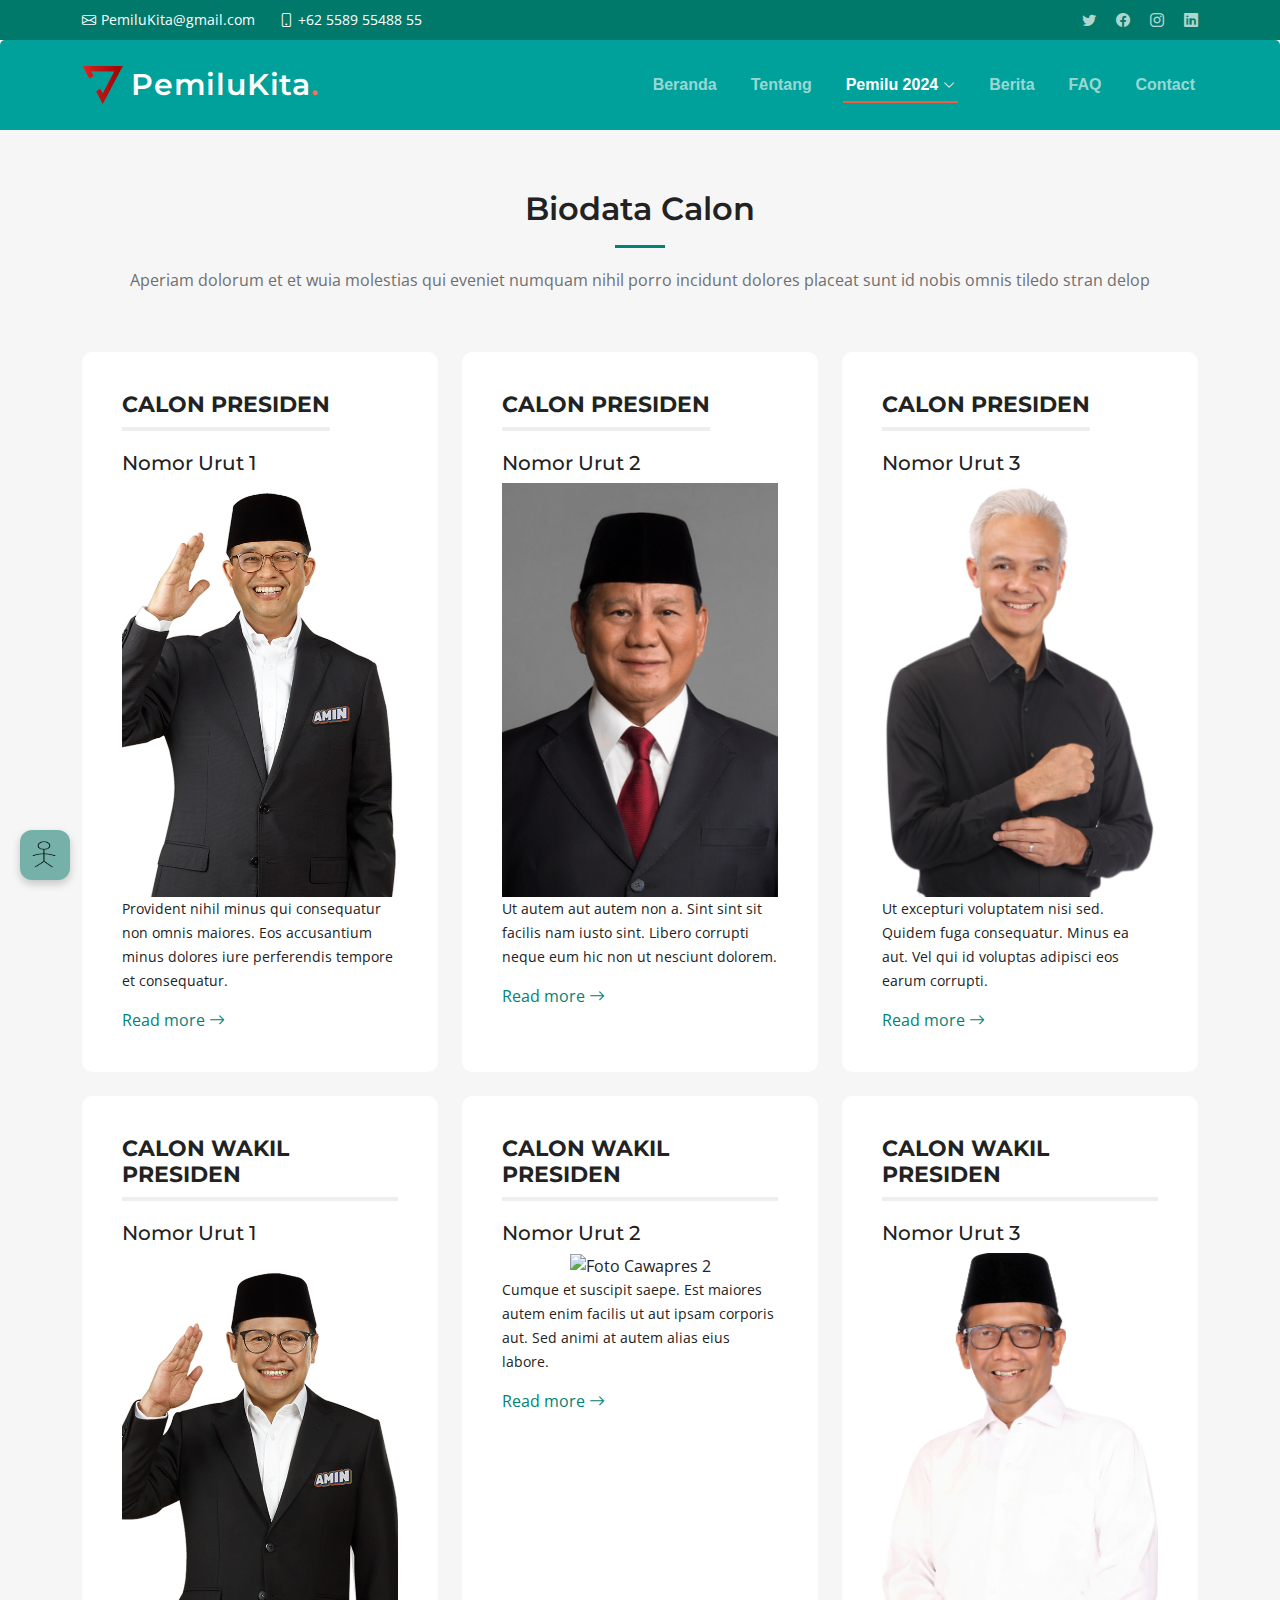
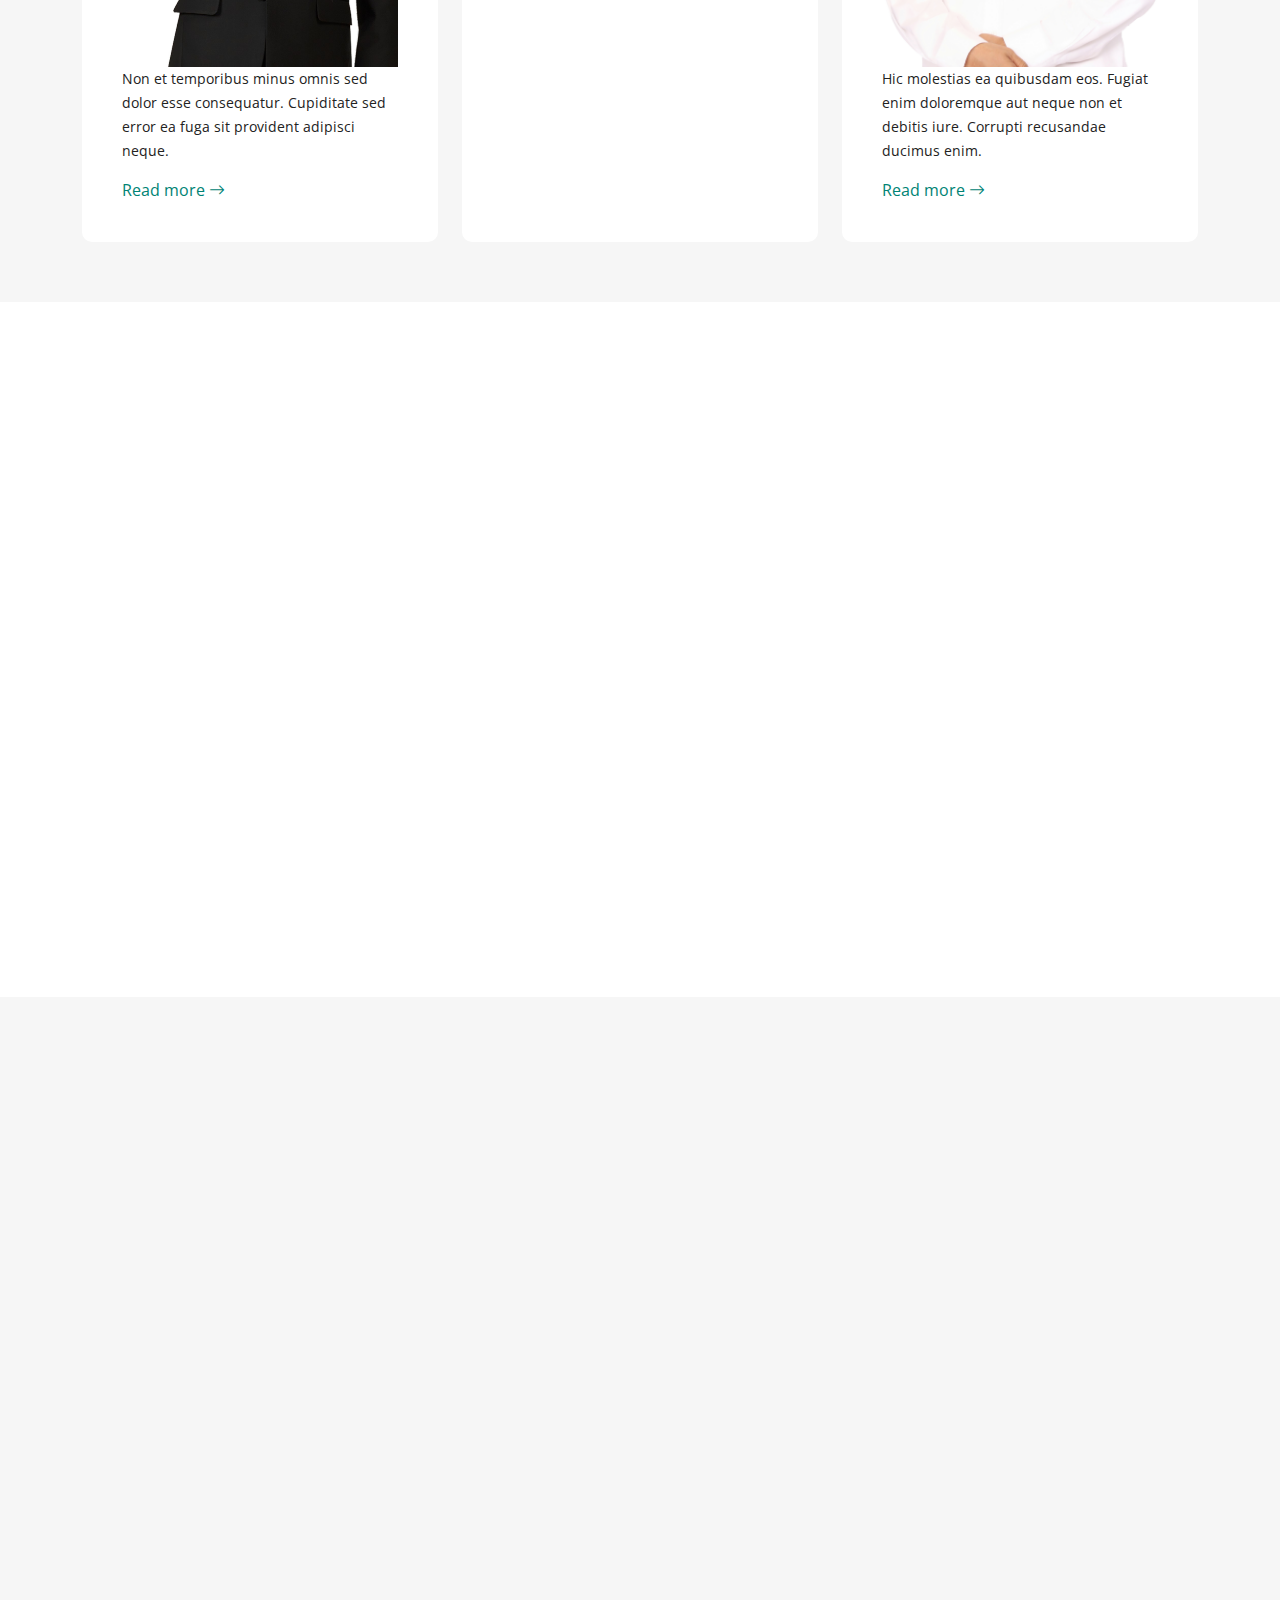
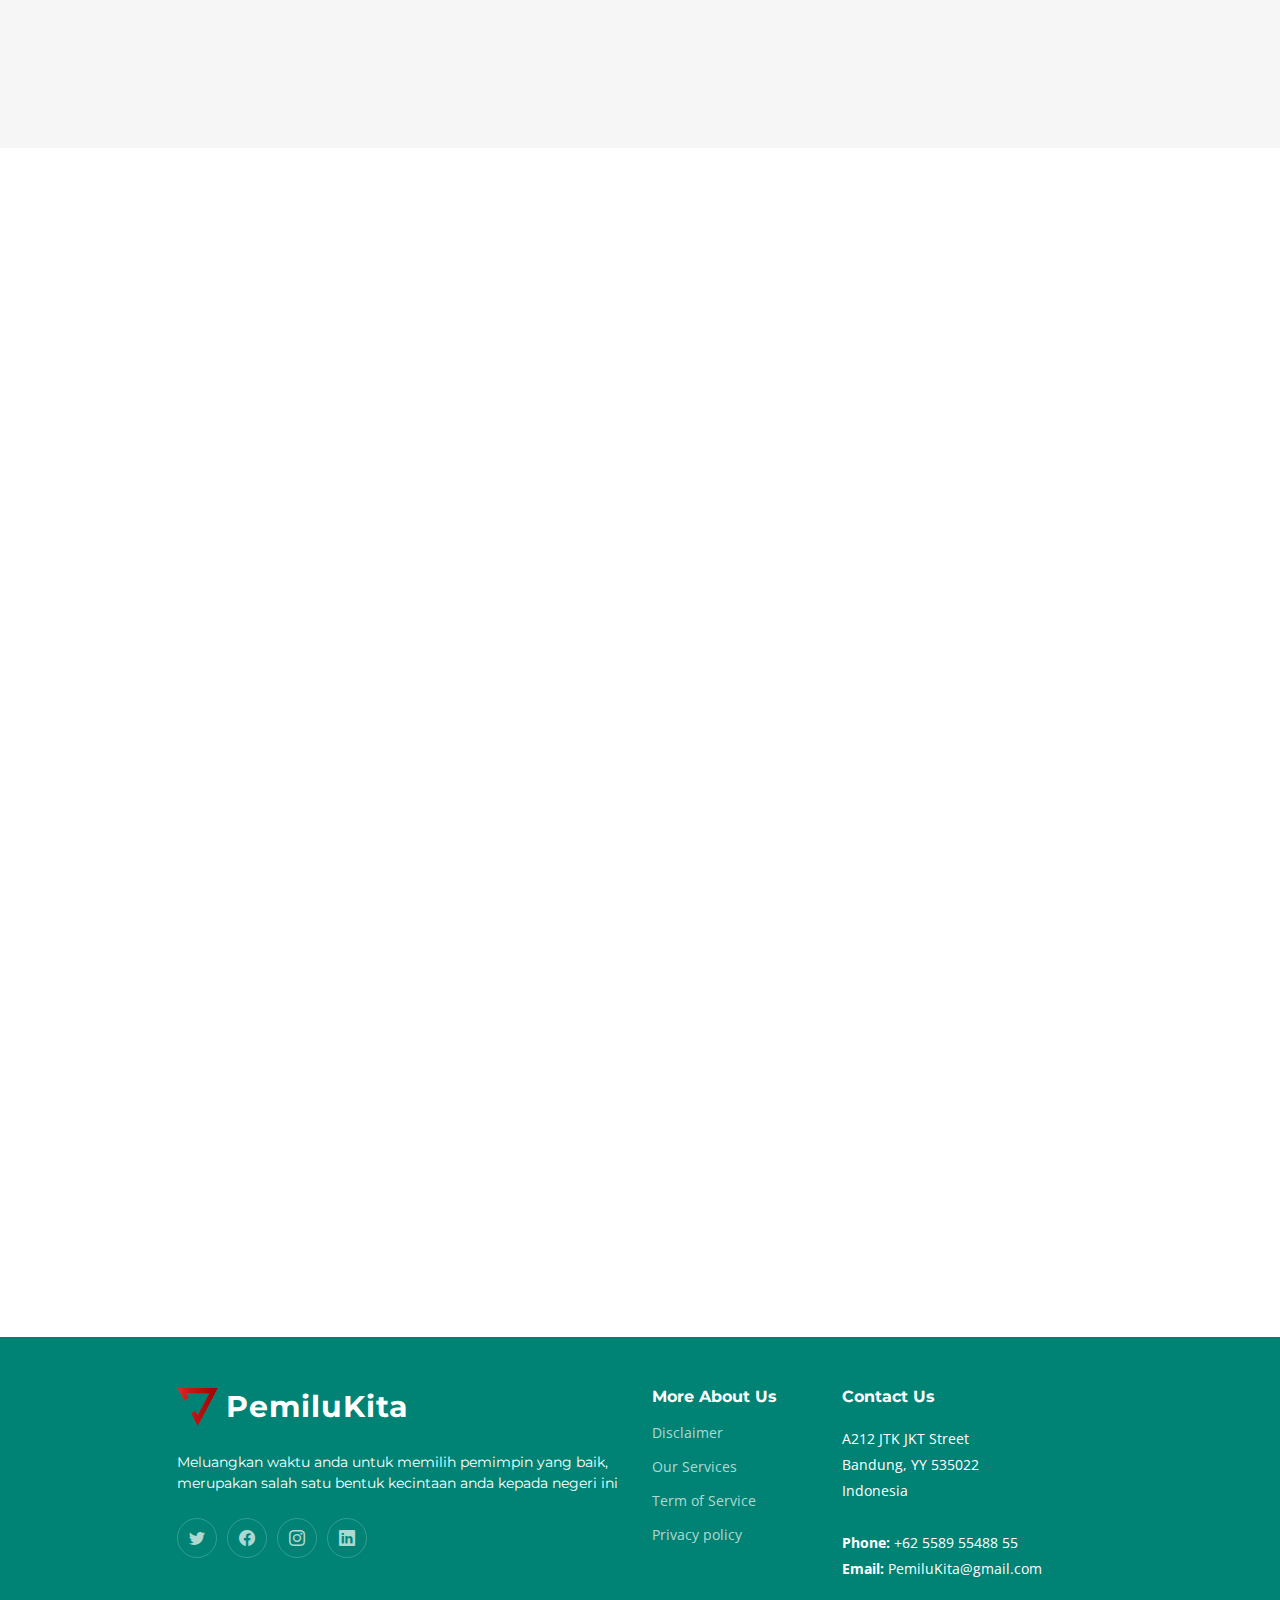
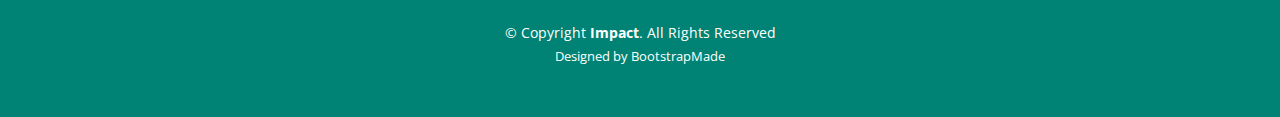
==== Impact/pemilu2024.html @ eb2b3405 "tambah halaman pemilu2024.html" ====
<!DOCTYPE html>
<html lang="en">

<head>
  <meta charset="utf-8">
  <meta content="width=device-width, initial-scale=1.0" name="viewport">

  <title>PemiluKita2024</title>
  <meta content="" name="description">
  <meta content="" name="keywords">

  <!-- Icon Web -->
  <link href="assets/img/logo.png" rel="icon">
  <link href="assets/img/logo.png" rel="apple-touch-icon">

  <!-- Google Fonts -->
  <link rel="preconnect" href="https://fonts.googleapis.com">
  <link rel="preconnect" href="https://fonts.gstatic.com" crossorigin>
  <link href="https://fonts.googleapis.com/css2?family=Open+Sans:ital,wght@0,300;0,400;0,500;0,600;0,700;1,300;1,400;1,600;1,700&family=Montserrat:ital,wght@0,300;0,400;0,500;0,600;0,700;1,300;1,400;1,500;1,600;1,700&family=Raleway:ital,wght@0,300;0,400;0,500;0,600;0,700;1,300;1,400;1,500;1,600;1,700&display=swap" rel="stylesheet">

  <!-- Vendor CSS Files -->
  <link href="assets/vendor/bootstrap/css/bootstrap.min.css" rel="stylesheet">
  <link href="assets/vendor/bootstrap-icons/bootstrap-icons.css" rel="stylesheet">
  <link href="assets/vendor/aos/aos.css" rel="stylesheet">
  <link href="assets/vendor/glightbox/css/glightbox.min.css" rel="stylesheet">
  <link href="assets/vendor/swiper/swiper-bundle.min.css" rel="stylesheet">

  <!-- Template Main CSS File -->
  <link href="assets/css/main.css" rel="stylesheet">

  <!-- =======================================================
  * Template Name: Impact
  * Template URL: https://bootstrapmade.com/impact-bootstrap-business-website-template/
  * Updated: Apr 4 2024 with Bootstrap v5.3.3
  * Author: BootstrapMade.com
  * License: https://bootstrapmade.com/license/
  ======================================================== -->
</head>

<body>

  <!-- ======= Header ======= -->
  <section id="topbar" class="topbar d-flex align-items-center">
    <div class="container d-flex justify-content-center justify-content-md-between">
      <div class="contact-info d-flex align-items-center">
        <i class="bi bi-envelope d-flex align-items-center"><a href="PemiluKita@gmail.com">PemiluKita@gmail.com</a></i>
        <i class="bi bi-phone d-flex align-items-center ms-4"><span>+62 5589 55488 55</span></i>
      </div>
      <div class="social-links d-none d-md-flex align-items-center">
        <a href="#" class="twitter"><i class="bi bi-twitter"></i></a>
        <a href="#" class="facebook"><i class="bi bi-facebook"></i></a>
        <a href="#" class="instagram"><i class="bi bi-instagram"></i></a>
        <a href="#" class="linkedin"><i class="bi bi-linkedin"></i></i></a>
      </div>
    </div>
    
  </section><!-- End Top Bar -->

  <header id="header" class="header d-flex align-items-center">

    <div class="container-fluid container-xl d-flex align-items-center justify-content-between">
      <a href="index.html" class="logo d-flex align-items-center">
        <!-- Uncomment the line below if you also wish to use an image logo -->
        <img src="assets/img/logo.png" alt="Logo PemiluKita2024">
        <h1>PemiluKita<span>.</span></h1>
      </a>
      <nav id="navbar" class="navbar">
        <ul>
          <li><a href="index.html">Beranda</a></li>
          <li><a href="#about">Tentang</a></li>
          <li class="dropdown"><a href="#services"><span>Pemilu 2024</span> <i class="bi bi-chevron-down dropdown-indicator"></i></a>
            <ul>
              <li class="dropdown"><a href="#"><span>Biodata Calon</span> <i class="bi bi-chevron-down dropdown-indicator"></i></a>
                <ul>
                  <li><a href="#paslon1">PASLON 1</a></li>
                  <li><a href="#paslon2">PASLON 2</a></li>
                  <li><a href="#paslon3">PASLON 3</a></li>
                </ul>
              </li>
              <li><a href="#">Partai Politik</a></li>
              <li><a href="#">Daftar Calon Anggota DPR</a></li>
              <li><a href="#">Hasil Pemilu 2024</a></li>
            </ul>
          </li>
          <li><a href="#recent-posts">Berita</a></li>
          <!-- <li><a href="blog.html">Blog</a></li> -->
          <li><a href="#faq">FAQ</a></li>
          <li><a href="#contact">Contact</a></li>
        </ul>
      </nav><!-- .navbar -->

      <i class="mobile-nav-toggle mobile-nav-show bi bi-list"></i>
      <i class="mobile-nav-toggle mobile-nav-hide d-none bi bi-x"></i>

    </div>
    <!-- Menu disabilitas -->
    <div class="fixed-icon" onclick="toggleDropdown()">
      <img src="assets/img/ikonDis.png" alt="Icon">
    </div>
    <div class="dropdown-menu">
      <div class="header">
        Menu Disabilitas
        <span class="close" onclick="toggleDropdown()">&times;</span>
      </div>
      <div class="content">
        <div class="section-title">Penyesuaian Konten</div>
        <div style="text-align: center;">Sesuaikan Ukuran Font</div>
        <div class="buttons">
          <div class="btn">- </div>
          <div class="btn">100%</div>
          <div class="btn">+ </div>
        </div>
        <div class="buttons">
          <div class="btn"><img src="assets/img/sorot_judul.png" alt="Sorot Judul"> Sorot Judul</div>
          <div class="btn"><img src="assets/img/sorot_tautan.png" alt="Sorot Tautan"> Sorot Tautan</div>
          <div class="btn"><img src="assets/img/font_disleksia.png" alt="Font Disleksia"> Font Disleksia</div>
        </div>
        <div class="buttons">
          <div class="btn"><img src="assets/img/jarak_huruf.png" alt="Jarak Huruf"> Jarak Huruf</div>
          <div class="btn"><img src="assets/img/tinggi_baris.png" alt="Tinggi Baris"> Tinggi Baris</div>
          <div class="btn"><img src="assets/img/ketebalan_font.png" alt="Ketebalan Font"> Ketebalan Font</div>
        </div>
        <div class="section-title">Penyesuaian Warna</div>
        <div class="buttons">
          <div class="btn"><img src="assets/img/kontras_gelap.png" alt="Kontras Gelap"> Kontras Gelap</div>
          <div class="btn"><img src="assets/img/kontras_terang.png" alt="Kontras Terang"> Kontras Terang</div>
          <div class="btn"><img src="assets/img/kontras_tinggi.png" alt="Kontras Tinggi"> Kontras Tinggi</div>
        </div>
        <div class="buttons">
          <div class="btn"><img src="assets/img/saturasi_tinggi.png" alt="Saturasi Tinggi"> Saturasi Tinggi</div>
          <div class="btn"><img src="assets/img/saturasi_rendah.png" alt="Saturasi Rendah"> Saturasi Rendah</div>
          <div class="btn"><img src="assets/img/monokrom.png" alt="Monokrom"> Monokrom</div>
        </div>
      </div>
    </div>
  </header><!-- End Header -->
  <!-- End Header -->

    <!-- ======= Biodata Calon Section ======= -->
    <section id="services" class="services sections-bg">
      <div class="container" data-aos="fade-up">

        <div class="section-header">
          <h2>Biodata Calon</h2>
          <p>Aperiam dolorum et et wuia molestias qui eveniet numquam nihil porro incidunt dolores placeat sunt id nobis omnis tiledo stran delop</p>
        </div>

        <div class="row gy-4" data-aos="fade-up" data-aos-delay="100">

          <div id="paslon1" class="col-lg-4 col-md-6">
            <div class="service-item  position-relative">
              <h3>CALON PRESIDEN<br></h3>
              <h5>Nomor Urut 1<br></h5>
              <div class="image-frame">
                <center>
                  <img src="assets/img/paslon/anis_baru.jpeg" alt="Foto Capres 1"class="img-fluid">
                </center>
              </div>
              <p>Provident nihil minus qui consequatur non omnis maiores. Eos accusantium minus dolores iure perferendis tempore et consequatur.</p>
              <a href="#" class="readmore stretched-link">Read more <i class="bi bi-arrow-right"></i></a>
            </div>
          </div><!-- End Service Item -->

          <div id="paslon2" class="col-lg-4 col-md-6">
            <div class="service-item position-relative">
              <h3>CALON PRESIDEN<br></h3>
              <h5>Nomor Urut 2<br></h5>
              <div class="image-frame">
                <center>
                  <img src="assets/img/paslon/prabowo_baru.jpeg" alt="Foto Capres 2"class="img-fluid">
                </center>
              </div>
              <p>Ut autem aut autem non a. Sint sint sit facilis nam iusto sint. Libero corrupti neque eum hic non ut nesciunt dolorem.</p>
              <a href="#" class="readmore stretched-link">Read more <i class="bi bi-arrow-right"></i></a>
            </div>
          </div><!-- End Service Item -->

          <div id="paslon3" class="col-lg-4 col-md-6">
            <div class="service-item position-relative">
              <h3>CALON PRESIDEN<br></h3>
              <h5>Nomor Urut 3<br></h5>
              <div class="image-frame">
                <center>
                  <img src="assets/img/paslon/ganjar_baru.jpeg" alt="Foto Capres 3"class="img-fluid">
                </center>
              </div>
              <p>Ut excepturi voluptatem nisi sed. Quidem fuga consequatur. Minus ea aut. Vel qui id voluptas adipisci eos earum corrupti.</p>
              <a href="#" class="readmore stretched-link">Read more <i class="bi bi-arrow-right"></i></a>
            </div>
          </div><!-- End Service Item -->

          <div class="col-lg-4 col-md-6">
            <div class="service-item position-relative">
              <h3>CALON WAKIL PRESIDEN<br></h3>
              <h5>Nomor Urut 1<br></h5>
              <div class="image-frame">
                <center>
                  <img src="assets/img/paslon/muhaimin_baru.jpeg" alt="Foto Cawapres 1"class="img-fluid">
                </center>
              </div>
              <p>Non et temporibus minus omnis sed dolor esse consequatur. Cupiditate sed error ea fuga sit provident adipisci neque.</p>
              <a href="#" class="readmore stretched-link">Read more <i class="bi bi-arrow-right"></i></a>
            </div>
          </div><!-- End Service Item -->

          <div class="col-lg-4 col-md-6">
            <div class="service-item position-relative">
              <h3>CALON WAKIL PRESIDEN<br></h3>
              <h5>Nomor Urut 2<br></h5>
              <div class="image-frame">
                <center>
                  <img src="assets/img/paslon/gibran_baru.jpeg" alt="Foto Cawapres 2"class="img-fluid">
                </center>
              </div>
              <p>Cumque et suscipit saepe. Est maiores autem enim facilis ut aut ipsam corporis aut. Sed animi at autem alias eius labore.</p>
              <a href="#" class="readmore stretched-link">Read more <i class="bi bi-arrow-right"></i></a>
            </div>
          </div><!-- End Service Item -->

          <div class="col-lg-4 col-md-6">
            <div class="service-item position-relative">
              <h3>CALON WAKIL PRESIDEN<br></h3>
              <h5>Nomor Urut 3<br></h5>
              <div class="image-frame">
                <center>
                  <img src="assets/img/paslon/mahfud_baru.jpeg" alt="Foto Cawapres 3"class="img-fluid">
                </center>
              </div>
              <p>Hic molestias ea quibusdam eos. Fugiat enim doloremque aut neque non et debitis iure. Corrupti recusandae ducimus enim.</p>
              <a href="#" class="readmore stretched-link">Read more <i class="bi bi-arrow-right"></i></a>
            </div>
          </div><!-- End Service Item -->

        </div>

      </div>
    </section><!-- End Biodata Calon Section -->

    <!-- ======= Our Team Section ======= -->
    <section id="team" class="team">
      <div class="container" data-aos="fade-up">

        <div class="section-header">
          <h2>Our Team</h2>
          <p>Berikut merupakan anggota dari tim development yang membangun web ini</p>
        </div>

        <div class="row gy-4 justify-content-center">

          <div class="col-xl-3 col-md-6 d-flex" data-aos="fade-up" data-aos-delay="100">
            <div class="member">
              <img src="assets/img/team/team-1.jpg" class="img-fluid" alt="">
              <h4>Farhan Muhammad Yasin</h4>
              <span>NIM: 221524020</span>
              <div class="social">
                <a href=""><i class="bi bi-twitter"></i></a>
                <a href=""><i class="bi bi-facebook"></i></a>
                <a href=""><i class="bi bi-instagram"></i></a>
                <a href=""><i class="bi bi-linkedin"></i></a>
              </div>
            </div>
          </div><!-- End Team Member -->

          <div class="col-xl-3 col-md-6 d-flex" data-aos="fade-up" data-aos-delay="200">
            <div class="member">
              <img src="assets/img/team/team-2.jpg" class="img-fluid" alt="">
              <h4>Muhammad Raihan Fasya Mian</h4>
              <span>NIM: 221524020</span>
              <div class="social">
                <a href=""><i class="bi bi-twitter"></i></a>
                <a href=""><i class="bi bi-facebook"></i></a>
                <a href="https://gabung-oke.net" target="_blank"><i class="bi bi-instagram"></i></a>
                <a href=""><i class="bi bi-linkedin"></i></a>
              </div>
            </div>
          </div><!-- End Team Member -->

          <div class="col-xl-3 col-md-6 d-flex" data-aos="fade-up" data-aos-delay="300">
            <div class="member">
              <img src="assets/img/team/team-3.jpg" class="img-fluid" alt="">
              <h4>Naila Saniyah Nur'aini
                
              </h4>
              <span>NIM: 221524024</span>
              <div class="social">
                <a href=""><i class="bi bi-twitter"></i></a>
                <a href=""><i class="bi bi-facebook"></i></a>
                <a href=""><i class="bi bi-instagram"></i></a>
                <a href=""><i class="bi bi-linkedin"></i></a>
              </div>
            </div>
          </div><!-- End Team Member -->
        </div>

      </div>
    </section><!-- End Our Team Section -->

    <!-- ======= Recent Blog Posts Section ======= -->
    <section id="recent-posts" class="recent-posts sections-bg">
      <div class="container" data-aos="fade-up">

        <div class="section-header">
          <h2>Recent Blog Posts</h2>
          <p>Consequatur libero assumenda est voluptatem est quidem illum et officia imilique qui vel architecto accusamus fugit aut qui distinctio</p>
        </div>

        <div class="row gy-4">

          <div class="col-xl-4 col-md-6">
            <article>

              <div class="post-img">
                <img src="assets/img/blog/blog-1.jpg" alt="" class="img-fluid">
              </div>

              <p class="post-category">Politics</p>

              <h2 class="title">
                <a href="blog-details.html">Dolorum optio tempore voluptas dignissimos</a>
              </h2>

              <div class="d-flex align-items-center">
                <img src="assets/img/blog/blog-author.jpg" alt="" class="img-fluid post-author-img flex-shrink-0">
                <div class="post-meta">
                  <p class="post-author">Maria Doe</p>
                  <p class="post-date">
                    <time datetime="2022-01-01">Jan 1, 2022</time>
                  </p>
                </div>
              </div>

            </article>
          </div><!-- End post list item -->

          <div class="col-xl-4 col-md-6">
            <article>

              <div class="post-img">
                <img src="assets/img/blog/blog-2.jpg" alt="" class="img-fluid">
              </div>

              <p class="post-category">Sports</p>

              <h2 class="title">
                <a href="blog-details.html">Nisi magni odit consequatur autem nulla dolorem</a>
              </h2>

              <div class="d-flex align-items-center">
                <img src="assets/img/blog/blog-author-2.jpg" alt="" class="img-fluid post-author-img flex-shrink-0">
                <div class="post-meta">
                  <p class="post-author">Allisa Mayer</p>
                  <p class="post-date">
                    <time datetime="2022-01-01">Jun 5, 2022</time>
                  </p>
                </div>
              </div>

            </article>
          </div><!-- End post list item -->

          <div class="col-xl-4 col-md-6">
            <article>

              <div class="post-img">
                <img src="assets/img/blog/blog-3.jpg" alt="" class="img-fluid">
              </div>

              <p class="post-category">Entertainment</p>

              <h2 class="title">
                <a href="blog-details.html">Possimus soluta ut id suscipit ea ut in quo quia et soluta</a>
              </h2>

              <div class="d-flex align-items-center">
                <img src="assets/img/blog/blog-author-3.jpg" alt="" class="img-fluid post-author-img flex-shrink-0">
                <div class="post-meta">
                  <p class="post-author">Mark Dower</p>
                  <p class="post-date">
                    <time datetime="2022-01-01">Jun 22, 2022</time>
                  </p>
                </div>
              </div>

            </article>
          </div><!-- End post list item -->

        </div><!-- End recent posts list -->

      </div>
    </section><!-- End Recent Blog Posts Section -->

    <!-- ======= Frequently Asked Questions Section ======= -->
    <section id="faq" class="faq">
      <div class="container" data-aos="fade-up">

        <div class="row gy-4">

          <div class="col-lg-4">
            <div class="content px-xl-5">
              <h3>Frequently Asked <strong>Questions</strong></h3>
              <p>
                Berikut merupakan beberapa pertanyaan yang biasa rekan-rekan tanyakan
              </p>
            </div>
          </div>

          <div class="col-lg-8">

            <div class="accordion accordion-flush" id="faqlist" data-aos="fade-up" data-aos-delay="100">

              <div class="accordion-item">
                <h3 class="accordion-header">
                  <button class="accordion-button collapsed" type="button" data-bs-toggle="collapse" data-bs-target="#faq-content-1">
                    <span class="num">1.</span>
                    Apa perbedaan dari web PemiluKita dengan KPU?
                  </button>
                </h3>
                <div id="faq-content-1" class="accordion-collapse collapse" data-bs-parent="#faqlist">
                  <div class="accordion-body">
                    Perbedaan yang terlihat jelas ada pada bagaimana PemiluKita menyajikan materi kepada masyarakat. PemiluKita memastikan setiap informasi yang diberikan dikaji terlebih dahulu dan dikemas sedemikian rupa sehingga masyarakat dapat dengan mudah memahami indormasi yang disediakan.
                  </div>
                </div>
              </div><!-- # Faq item-->

              <div class="accordion-item">
                <h3 class="accordion-header">
                  <button class="accordion-button collapsed" type="button" data-bs-toggle="collapse" data-bs-target="#faq-content-2">
                    <span class="num">2.</span>
                    Apakah PemiluKita netral?
                  </button>
                </h3>
                <div id="faq-content-2" class="accordion-collapse collapse" data-bs-parent="#faqlist">
                  <div class="accordion-body">
                    PemiluKita merupakan lembaga non-profit yang menjamin kenetralan kami dalam pemilu. Adapun sumber dana yang digunakan untuk pengembangan website ini semua berasal dari sumbangan teman-teman dan dana pribadi pengembang yang ingin berkontribusi kepada negara.
                  </div>
                </div>
              </div><!-- # Faq item-->

              <div class="accordion-item">
                <h3 class="accordion-header">
                  <button class="accordion-button collapsed" type="button" data-bs-toggle="collapse" data-bs-target="#faq-content-3">
                    <span class="num">3.</span>
                    Bagaimana PemiluKita mencari informasi mengenai pemilu?
                  </button>
                </h3>
                <div id="faq-content-3" class="accordion-collapse collapse" data-bs-parent="#faqlist">
                  <div class="accordion-body">
                    Kami mencari informasi yang beredar di internet dan melakukan pengecekan secara langsung kepada sumbernya agar memastikan kredibilitas dari informasi yang kami terima sebelum melakukan pengkajian.
                  </div>
                </div>
              </div><!-- # Faq item-->

              <div class="accordion-item">
                <h3 class="accordion-header">
                  <button class="accordion-button collapsed" type="button" data-bs-toggle="collapse" data-bs-target="#faq-content-4">
                    <span class="num">4.</span>
                    Apakah informasi yang disediakan PemiluKita dapat dipercaya?
                  </button>
                </h3>
                <div id="faq-content-4" class="accordion-collapse collapse" data-bs-parent="#faqlist">
                  <div class="accordion-body">
                    Kami dapat meyakinkan anda bahwa informasi yang kami sediakan dapat dipercaya. Sebelum melakukan publikasi informasi, pasti akan dilakukan pengolahan informasi yang ketat dan tentu dilakukan oleh mereka yang kompeten dibidangnya. Jadi anda tidak perlu khawatir, untuk lebih lanjutnya anda dapat melihat secara jelas pada Disclaimer.
                  </div>
                </div>
              </div><!-- # Faq item-->

            </div>

          </div>
        </div>

      </div>
    </section><!-- End Frequently Asked Questions Section -->

    <!-- ======= Contact Section ======= -->
    <section id="contact" class="contact">
      <div class="container" data-aos="fade-up">

        <div class="section-header">
          <h2>Contact</h2>
          <p>Setiap pendapat yang anda utarakan untuk kemajuan web ini akan sangat kami apresiasi. Jika ada kritik dan saran maka jangan sungkan untuk memberikannya kepada kami</p>
        </div>

        <div class="row gx-lg-0 gy-4 justify-content-center">
          <div class="col-lg-8">
            <form action="forms/contact.php" method="post" role="form" class="php-email-form">
              <div class="row">
                <div class="col-md-6 form-group">
                  <input type="text" name="name" class="form-control" id="name" placeholder="Your Name" required>
                </div>
                <div class="col-md-6 form-group mt-3 mt-md-0">
                  <input type="email" class="form-control" name="email" id="email" placeholder="Your Email" required>
                </div>
              </div>
              <div class="form-group mt-3">
                <input type="text" class="form-control" name="subject" id="subject" placeholder="Subject" required>
              </div>
              <div class="form-group mt-3">
                <textarea class="form-control" name="message" rows="7" placeholder="Message" required></textarea>
              </div>
              <div class="my-3">
                <div class="loading">Loading</div>
                <div class="error-message"></div>
                <div class="sent-message">Your message has been sent. Thank you!</div>
              </div>
              <div class="text-center"><button type="submit">Send Message</button></div>
            </form>
          </div><!-- End Contact Form -->

        </div>

      </div>
    </section><!-- End Contact Section -->

  </main><!-- End #main -->

  <!-- ======= Footer ======= -->
  <footer id="footer" class="footer">

    <div class="container">
      <div class="row gy-4 justify-content-center">
        <div class="col-lg-5 col-md-12 footer-info">
          <a href="index.html" class="logo d-flex align-items-center">
            <img src="assets/img/logo.png" alt="Logo PemiluKita2024">
            <span>PemiluKita</span>
          </a>
          <p>Meluangkan waktu anda untuk memilih pemimpin yang baik, merupakan salah satu bentuk kecintaan anda kepada negeri ini</p>
          <div class="social-links d-flex mt-4">
            <a href="#" class="twitter"><i class="bi bi-twitter"></i></a>
            <a href="#" class="facebook"><i class="bi bi-facebook"></i></a>
            <a href="#" class="instagram"><i class="bi bi-instagram"></i></a>
            <a href="#" class="linkedin"><i class="bi bi-linkedin"></i></a>
          </div>
        </div>

        <div class="col-lg-2 col-6 footer-links ">
          <h4>More About Us</h4>
          <ul>
            <li><a href="#">Disclaimer</a></li>
            <li><a href="#">Our Services</a></li>
            <li><a href="#">Term of Service</a></li>
            <li><a href="#">Privacy policy</a></li>
          </ul>
        </div>

        <div class="col-lg-3 col-md-12 footer-contact text-center text-md-start">
          <h4>Contact Us</h4>
          <p>
            A212 JTK JKT Street <br>
            Bandung, YY 535022<br>
            Indonesia <br><br>
            <strong>Phone:</strong> +62 5589 55488 55<br>
            <strong>Email:</strong> PemiluKita@gmail.com<br>
          </p>

        </div>

      </div>
    </div>

    <div class="container mt-4">
      <div class="copyright">
        &copy; Copyright <strong><span>Impact</span></strong>. All Rights Reserved
      </div>
      <div class="credits">
        <!-- All the links in the footer should remain intact. -->
        <!-- You can delete the links only if you purchased the pro version. -->
        <!-- Licensing information: https://bootstrapmade.com/license/ -->
        <!-- Purchase the pro version with working PHP/AJAX contact form: https://bootstrapmade.com/impact-bootstrap-business-website-template/ -->
        Designed by <a href="https://bootstrapmade.com/">BootstrapMade</a>
      </div>
    </div>

  </footer><!-- End Footer -->
  <!-- End Footer -->

  <a href="#" class="scroll-top d-flex align-items-center justify-content-center"><i class="bi bi-arrow-up-short"></i></a>

  <div id="preloader"></div>

  <!-- Vendor JS Files -->
  <script>
    function toggleDropdown() {
      const dropdown = document.querySelector('.dropdown-menu');
      dropdown.style.display = dropdown.style.display === 'block' ? 'none' : 'block';
    }

  // Close the dropdown if clicked outside
  window.onclick = function(event) {
    if (!event.target.matches('.fixed-icon, .fixed-icon *')) {
      const dropdown = document.querySelector('.dropdown-menu');
      if (dropdown.style.display === 'block') {
        dropdown.style.display = 'none';
      }
    }
  }
  </script>
  

  <script src="assets/vendor/bootstrap/js/bootstrap.bundle.min.js"></script>
  <script src="assets/vendor/aos/aos.js"></script>
  <script src="assets/vendor/glightbox/js/glightbox.min.js"></script>
  <script src="assets/vendor/purecounter/purecounter_vanilla.js"></script>
  <script src="assets/vendor/swiper/swiper-bundle.min.js"></script>
  <script src="assets/vendor/isotope-layout/isotope.pkgd.min.js"></script>
  <script src="assets/vendor/php-email-form/validate.js"></script>

  <!-- Template Main JS File -->
  <script src="assets/js/main.js"></script>

</body>

</html>
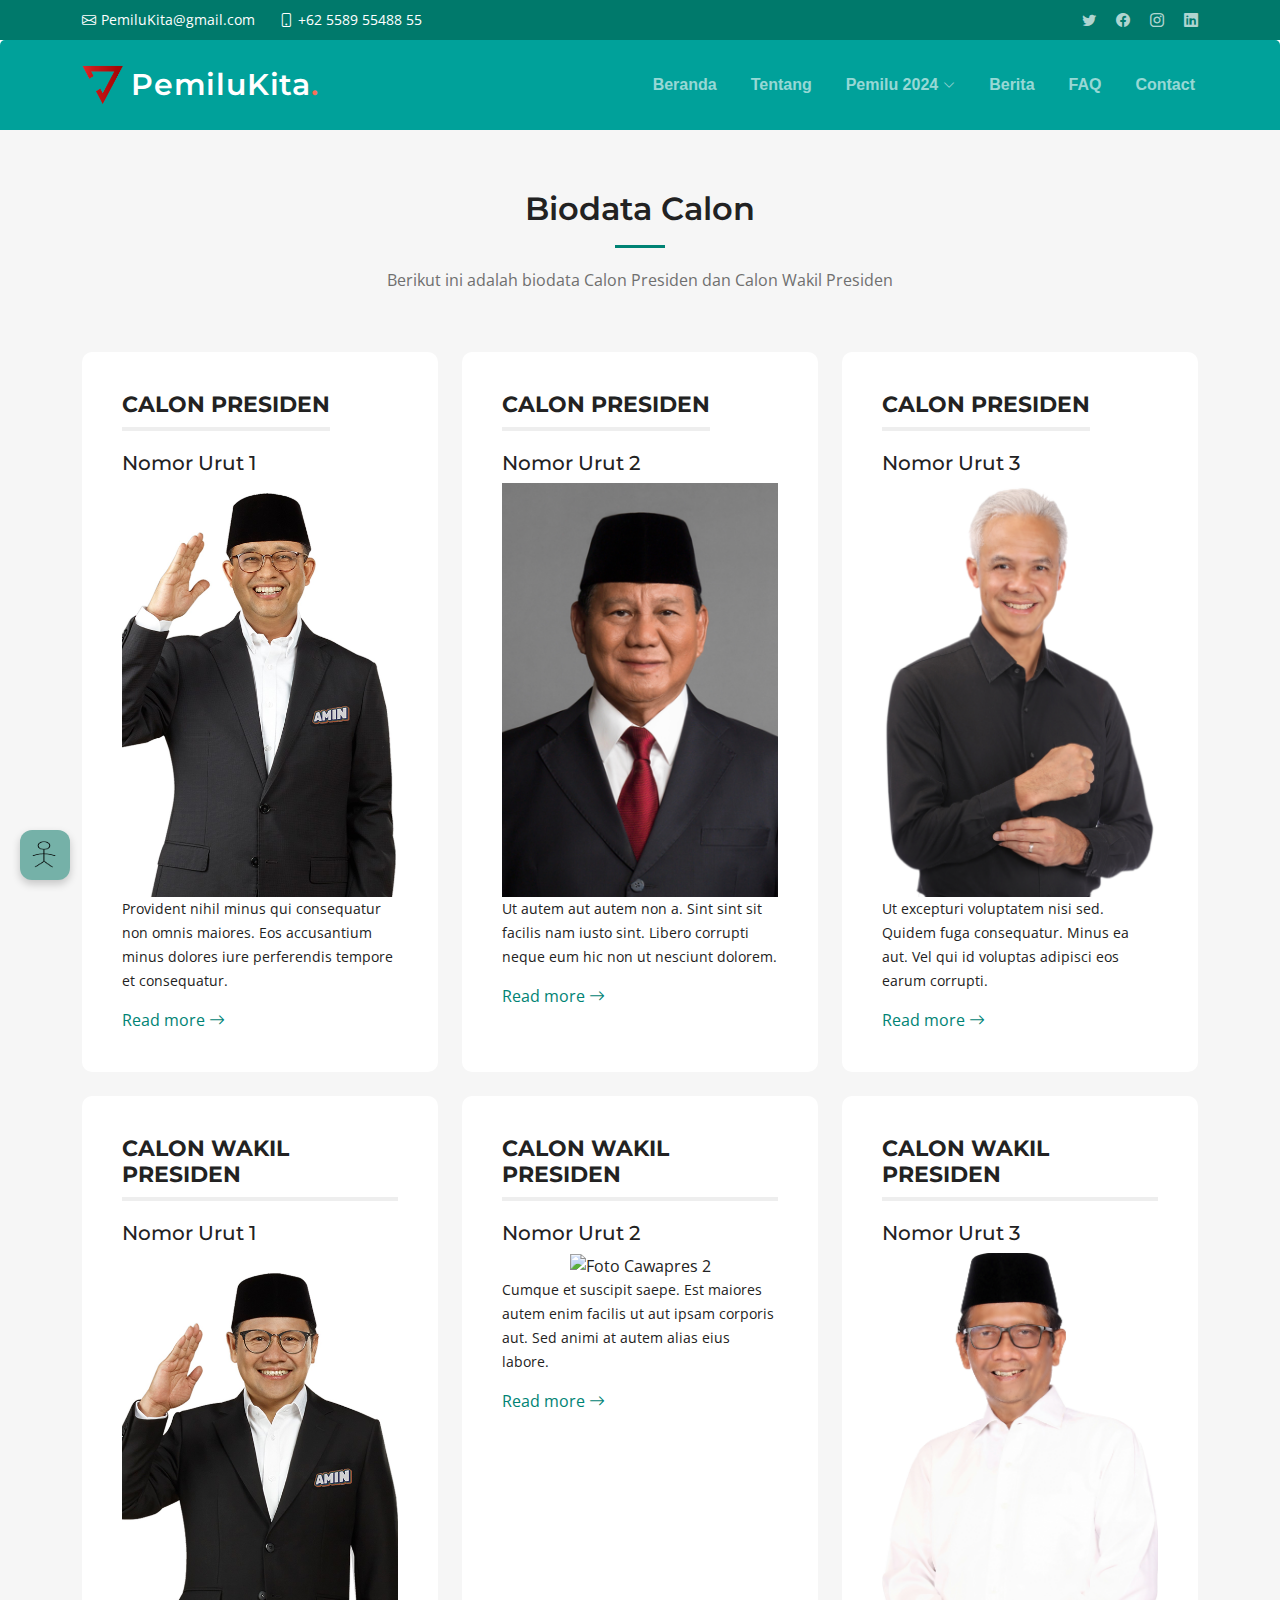
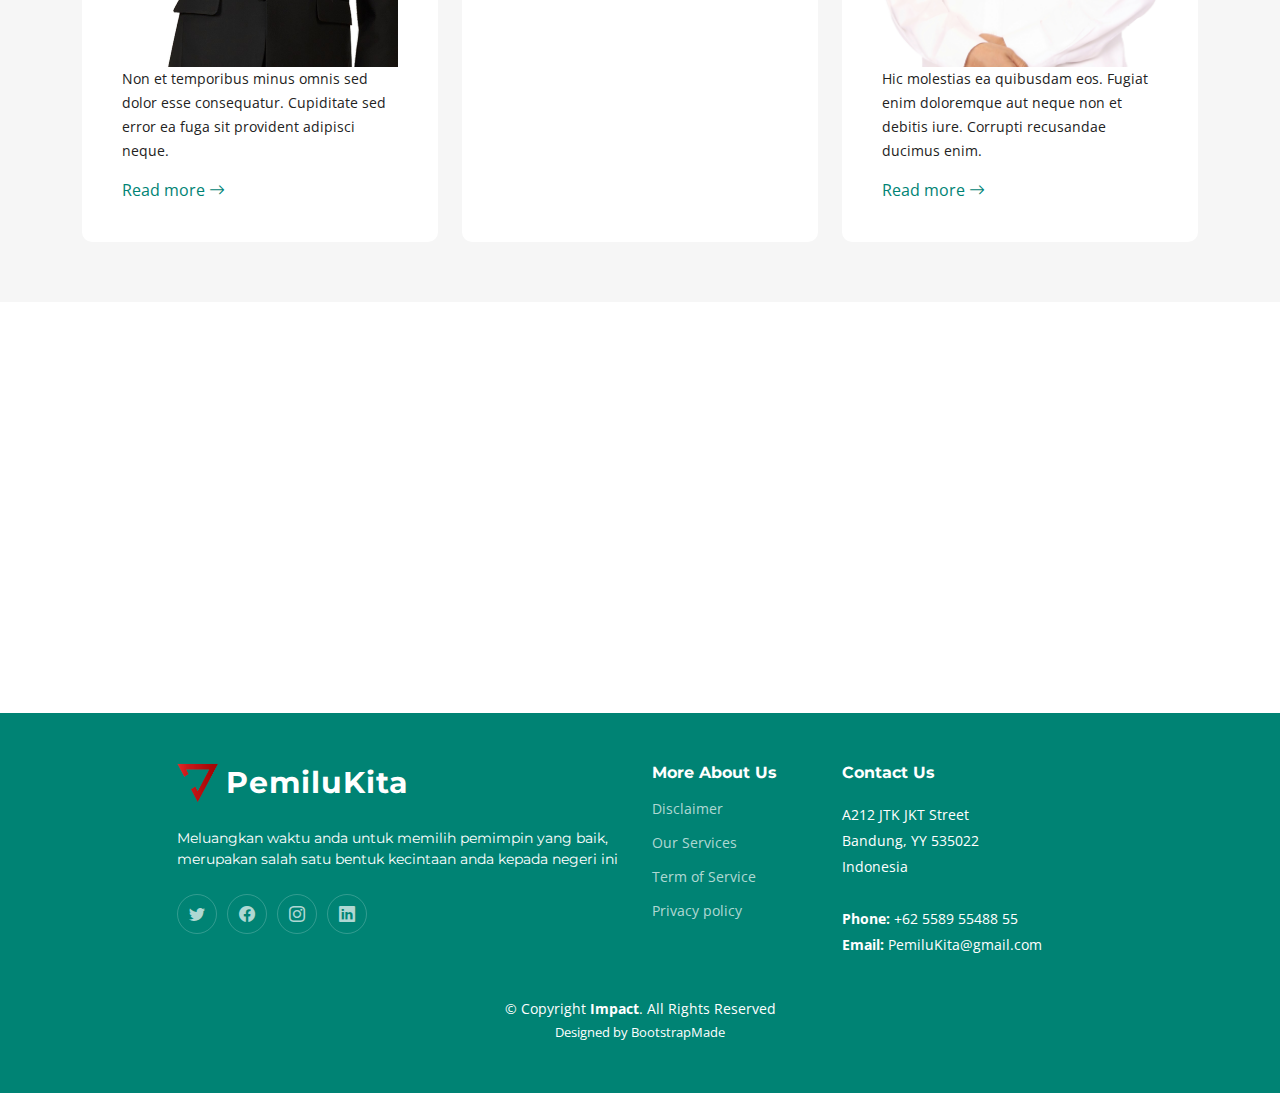
==== commit 8b9d7798: "tambah parpol" ====
--- a/Impact/pemilu2024.html
+++ b/Impact/pemilu2024.html
@@ -67,25 +67,19 @@
       <nav id="navbar" class="navbar">
         <ul>
           <li><a href="index.html">Beranda</a></li>
-          <li><a href="#about">Tentang</a></li>
+          <li><a href="index.html#about">Tentang</a></li>
           <li class="dropdown"><a href="#services"><span>Pemilu 2024</span> <i class="bi bi-chevron-down dropdown-indicator"></i></a>
             <ul>
-              <li class="dropdown"><a href="#"><span>Biodata Calon</span> <i class="bi bi-chevron-down dropdown-indicator"></i></a>
-                <ul>
-                  <li><a href="#paslon1">PASLON 1</a></li>
-                  <li><a href="#paslon2">PASLON 2</a></li>
-                  <li><a href="#paslon3">PASLON 3</a></li>
-                </ul>
-              </li>
-              <li><a href="#">Partai Politik</a></li>
+              <li><a href="#biodata">Biodata Calon</a></li>
+              <li><a href="#parpol">Partai Politik</a></li>
               <li><a href="#">Daftar Calon Anggota DPR</a></li>
               <li><a href="#">Hasil Pemilu 2024</a></li>
             </ul>
           </li>
-          <li><a href="#recent-posts">Berita</a></li>
+          <li><a href="index.html#recent-posts">Berita</a></li>
           <!-- <li><a href="blog.html">Blog</a></li> -->
-          <li><a href="#faq">FAQ</a></li>
-          <li><a href="#contact">Contact</a></li>
+          <li><a href="index.html#faq">FAQ</a></li>
+          <li><a href="index.html#contact">Contact</a></li>
         </ul>
       </nav><!-- .navbar -->
 
@@ -137,12 +131,12 @@
   <!-- End Header -->
 
     <!-- ======= Biodata Calon Section ======= -->
-    <section id="services" class="services sections-bg">
+    <section id="biodata" class="services sections-bg">
       <div class="container" data-aos="fade-up">
 
         <div class="section-header">
           <h2>Biodata Calon</h2>
-          <p>Aperiam dolorum et et wuia molestias qui eveniet numquam nihil porro incidunt dolores placeat sunt id nobis omnis tiledo stran delop</p>
+          <p>Berikut ini adalah biodata Calon Presiden dan Calon Wakil Presiden</p>
         </div>
 
         <div class="row gy-4" data-aos="fade-up" data-aos-delay="100">
@@ -236,281 +230,36 @@
       </div>
     </section><!-- End Biodata Calon Section -->
 
-    <!-- ======= Our Team Section ======= -->
-    <section id="team" class="team">
+    <!-- ======= Partai Politik Section ======= -->
+    <section id="parpol" class="team">
       <div class="container" data-aos="fade-up">
 
         <div class="section-header">
-          <h2>Our Team</h2>
-          <p>Berikut merupakan anggota dari tim development yang membangun web ini</p>
-        </div>
-
-        <div class="row gy-4 justify-content-center">
-
-          <div class="col-xl-3 col-md-6 d-flex" data-aos="fade-up" data-aos-delay="100">
-            <div class="member">
-              <img src="assets/img/team/team-1.jpg" class="img-fluid" alt="">
-              <h4>Farhan Muhammad Yasin</h4>
-              <span>NIM: 221524020</span>
-              <div class="social">
-                <a href=""><i class="bi bi-twitter"></i></a>
-                <a href=""><i class="bi bi-facebook"></i></a>
-                <a href=""><i class="bi bi-instagram"></i></a>
-                <a href=""><i class="bi bi-linkedin"></i></a>
-              </div>
-            </div>
-          </div><!-- End Team Member -->
-
-          <div class="col-xl-3 col-md-6 d-flex" data-aos="fade-up" data-aos-delay="200">
-            <div class="member">
-              <img src="assets/img/team/team-2.jpg" class="img-fluid" alt="">
-              <h4>Muhammad Raihan Fasya Mian</h4>
-              <span>NIM: 221524020</span>
-              <div class="social">
-                <a href=""><i class="bi bi-twitter"></i></a>
-                <a href=""><i class="bi bi-facebook"></i></a>
-                <a href="https://gabung-oke.net" target="_blank"><i class="bi bi-instagram"></i></a>
-                <a href=""><i class="bi bi-linkedin"></i></a>
-              </div>
-            </div>
-          </div><!-- End Team Member -->
-
-          <div class="col-xl-3 col-md-6 d-flex" data-aos="fade-up" data-aos-delay="300">
-            <div class="member">
-              <img src="assets/img/team/team-3.jpg" class="img-fluid" alt="">
-              <h4>Naila Saniyah Nur'aini
-                
-              </h4>
-              <span>NIM: 221524024</span>
-              <div class="social">
-                <a href=""><i class="bi bi-twitter"></i></a>
-                <a href=""><i class="bi bi-facebook"></i></a>
-                <a href=""><i class="bi bi-instagram"></i></a>
-                <a href=""><i class="bi bi-linkedin"></i></a>
-              </div>
-            </div>
-          </div><!-- End Team Member -->
-        </div>
-
-      </div>
-    </section><!-- End Our Team Section -->
-
-    <!-- ======= Recent Blog Posts Section ======= -->
-    <section id="recent-posts" class="recent-posts sections-bg">
-      <div class="container" data-aos="fade-up">
-
-        <div class="section-header">
-          <h2>Recent Blog Posts</h2>
-          <p>Consequatur libero assumenda est voluptatem est quidem illum et officia imilique qui vel architecto accusamus fugit aut qui distinctio</p>
-        </div>
-
-        <div class="row gy-4">
-
-          <div class="col-xl-4 col-md-6">
-            <article>
-
-              <div class="post-img">
-                <img src="assets/img/blog/blog-1.jpg" alt="" class="img-fluid">
-              </div>
-
-              <p class="post-category">Politics</p>
-
-              <h2 class="title">
-                <a href="blog-details.html">Dolorum optio tempore voluptas dignissimos</a>
-              </h2>
-
-              <div class="d-flex align-items-center">
-                <img src="assets/img/blog/blog-author.jpg" alt="" class="img-fluid post-author-img flex-shrink-0">
-                <div class="post-meta">
-                  <p class="post-author">Maria Doe</p>
-                  <p class="post-date">
-                    <time datetime="2022-01-01">Jan 1, 2022</time>
-                  </p>
-                </div>
-              </div>
-
-            </article>
-          </div><!-- End post list item -->
-
-          <div class="col-xl-4 col-md-6">
-            <article>
-
-              <div class="post-img">
-                <img src="assets/img/blog/blog-2.jpg" alt="" class="img-fluid">
-              </div>
-
-              <p class="post-category">Sports</p>
-
-              <h2 class="title">
-                <a href="blog-details.html">Nisi magni odit consequatur autem nulla dolorem</a>
-              </h2>
-
-              <div class="d-flex align-items-center">
-                <img src="assets/img/blog/blog-author-2.jpg" alt="" class="img-fluid post-author-img flex-shrink-0">
-                <div class="post-meta">
-                  <p class="post-author">Allisa Mayer</p>
-                  <p class="post-date">
-                    <time datetime="2022-01-01">Jun 5, 2022</time>
-                  </p>
-                </div>
-              </div>
-
-            </article>
-          </div><!-- End post list item -->
-
-          <div class="col-xl-4 col-md-6">
-            <article>
-
-              <div class="post-img">
-                <img src="assets/img/blog/blog-3.jpg" alt="" class="img-fluid">
-              </div>
-
-              <p class="post-category">Entertainment</p>
-
-              <h2 class="title">
-                <a href="blog-details.html">Possimus soluta ut id suscipit ea ut in quo quia et soluta</a>
-              </h2>
-
-              <div class="d-flex align-items-center">
-                <img src="assets/img/blog/blog-author-3.jpg" alt="" class="img-fluid post-author-img flex-shrink-0">
-                <div class="post-meta">
-                  <p class="post-author">Mark Dower</p>
-                  <p class="post-date">
-                    <time datetime="2022-01-01">Jun 22, 2022</time>
-                  </p>
-                </div>
-              </div>
-
-            </article>
-          </div><!-- End post list item -->
-
-        </div><!-- End recent posts list -->
-
-      </div>
-    </section><!-- End Recent Blog Posts Section -->
-
-    <!-- ======= Frequently Asked Questions Section ======= -->
-    <section id="faq" class="faq">
-      <div class="container" data-aos="fade-up">
-
-        <div class="row gy-4">
-
-          <div class="col-lg-4">
-            <div class="content px-xl-5">
-              <h3>Frequently Asked <strong>Questions</strong></h3>
-              <p>
-                Berikut merupakan beberapa pertanyaan yang biasa rekan-rekan tanyakan
-              </p>
-            </div>
+          <h2>Partai Politik</h2>
+          <p>Berikut merupakan partai politik yang mengusul</p>
+        </div>
+
+        <div class="clients-slider swiper">
+          <div class="swiper-wrapper align-items-center">
+            <div class="swiper-slide"><img src="assets/img/partai/1656538128_Logo PKB.png" class="img-fluid" alt=""></div>
+            <div class="swiper-slide"><img src="assets/img/partai/1656395115_lambang_pks.png" class="img-fluid" alt=""></div>
+            <div class="swiper-slide"><img src="assets/img/partai/1656224727_Logo NasDem KPU.png" class="img-fluid" alt=""></div>
+            <div class="swiper-slide"><img src="assets/img/partai/1656404797_LOGO PAN.png" class="img-fluid" alt=""></div>
+            <div class="swiper-slide"><img src="assets/img/partai/1656586681_Logo Golkar.png" class="img-fluid" alt=""></div>
+            <div class="swiper-slide"><img src="assets/img/partai/1657710596_Logo GERINDRA 10x10.png" class="img-fluid" alt=""></div>
+            <div class="swiper-slide"><img src="assets/img/partai/1656229496_WhatsApp Image 2022-06-26 at 1.53.14 PM.png" class="img-fluid" alt=""></div>
+            <div class="swiper-slide"><img src="assets/img/partai/1656406064_Logo Partai Garuda square.png" class="img-fluid" alt=""></div>
+            <div class="swiper-slide"><img src="assets/img/partai/1659262742_LOGO PBB.png" class="img-fluid" alt=""></div>
+            <div class="swiper-slide"><img src="assets/img/partai/1656419883_logo-10x10.png" class="img-fluid" alt=""></div>
+            <div class="swiper-slide"><img src="assets/img/partai/1656305039_LOGO PDI PERJUANGAN.png" class="img-fluid" alt=""></div>
+            <div class="swiper-slide"><img src="assets/img/partai/1658455987_Logo PPP.png" class="img-fluid" alt=""></div>
+            <div class="swiper-slide"><img src="assets/img/partai/1656144884_LOGO PARTAI PERINDO 10x10 cm (RGB).png" class="img-fluid" alt=""></div>
+            <div class="swiper-slide"><img src="assets/img/partai/1659263373_hanura_10x10.png" class="img-fluid" alt=""></div>
           </div>
-
-          <div class="col-lg-8">
-
-            <div class="accordion accordion-flush" id="faqlist" data-aos="fade-up" data-aos-delay="100">
-
-              <div class="accordion-item">
-                <h3 class="accordion-header">
-                  <button class="accordion-button collapsed" type="button" data-bs-toggle="collapse" data-bs-target="#faq-content-1">
-                    <span class="num">1.</span>
-                    Apa perbedaan dari web PemiluKita dengan KPU?
-                  </button>
-                </h3>
-                <div id="faq-content-1" class="accordion-collapse collapse" data-bs-parent="#faqlist">
-                  <div class="accordion-body">
-                    Perbedaan yang terlihat jelas ada pada bagaimana PemiluKita menyajikan materi kepada masyarakat. PemiluKita memastikan setiap informasi yang diberikan dikaji terlebih dahulu dan dikemas sedemikian rupa sehingga masyarakat dapat dengan mudah memahami indormasi yang disediakan.
-                  </div>
-                </div>
-              </div><!-- # Faq item-->
-
-              <div class="accordion-item">
-                <h3 class="accordion-header">
-                  <button class="accordion-button collapsed" type="button" data-bs-toggle="collapse" data-bs-target="#faq-content-2">
-                    <span class="num">2.</span>
-                    Apakah PemiluKita netral?
-                  </button>
-                </h3>
-                <div id="faq-content-2" class="accordion-collapse collapse" data-bs-parent="#faqlist">
-                  <div class="accordion-body">
-                    PemiluKita merupakan lembaga non-profit yang menjamin kenetralan kami dalam pemilu. Adapun sumber dana yang digunakan untuk pengembangan website ini semua berasal dari sumbangan teman-teman dan dana pribadi pengembang yang ingin berkontribusi kepada negara.
-                  </div>
-                </div>
-              </div><!-- # Faq item-->
-
-              <div class="accordion-item">
-                <h3 class="accordion-header">
-                  <button class="accordion-button collapsed" type="button" data-bs-toggle="collapse" data-bs-target="#faq-content-3">
-                    <span class="num">3.</span>
-                    Bagaimana PemiluKita mencari informasi mengenai pemilu?
-                  </button>
-                </h3>
-                <div id="faq-content-3" class="accordion-collapse collapse" data-bs-parent="#faqlist">
-                  <div class="accordion-body">
-                    Kami mencari informasi yang beredar di internet dan melakukan pengecekan secara langsung kepada sumbernya agar memastikan kredibilitas dari informasi yang kami terima sebelum melakukan pengkajian.
-                  </div>
-                </div>
-              </div><!-- # Faq item-->
-
-              <div class="accordion-item">
-                <h3 class="accordion-header">
-                  <button class="accordion-button collapsed" type="button" data-bs-toggle="collapse" data-bs-target="#faq-content-4">
-                    <span class="num">4.</span>
-                    Apakah informasi yang disediakan PemiluKita dapat dipercaya?
-                  </button>
-                </h3>
-                <div id="faq-content-4" class="accordion-collapse collapse" data-bs-parent="#faqlist">
-                  <div class="accordion-body">
-                    Kami dapat meyakinkan anda bahwa informasi yang kami sediakan dapat dipercaya. Sebelum melakukan publikasi informasi, pasti akan dilakukan pengolahan informasi yang ketat dan tentu dilakukan oleh mereka yang kompeten dibidangnya. Jadi anda tidak perlu khawatir, untuk lebih lanjutnya anda dapat melihat secara jelas pada Disclaimer.
-                  </div>
-                </div>
-              </div><!-- # Faq item-->
-
-            </div>
-
-          </div>
-        </div>
-
-      </div>
-    </section><!-- End Frequently Asked Questions Section -->
-
-    <!-- ======= Contact Section ======= -->
-    <section id="contact" class="contact">
-      <div class="container" data-aos="fade-up">
-
-        <div class="section-header">
-          <h2>Contact</h2>
-          <p>Setiap pendapat yang anda utarakan untuk kemajuan web ini akan sangat kami apresiasi. Jika ada kritik dan saran maka jangan sungkan untuk memberikannya kepada kami</p>
-        </div>
-
-        <div class="row gx-lg-0 gy-4 justify-content-center">
-          <div class="col-lg-8">
-            <form action="forms/contact.php" method="post" role="form" class="php-email-form">
-              <div class="row">
-                <div class="col-md-6 form-group">
-                  <input type="text" name="name" class="form-control" id="name" placeholder="Your Name" required>
-                </div>
-                <div class="col-md-6 form-group mt-3 mt-md-0">
-                  <input type="email" class="form-control" name="email" id="email" placeholder="Your Email" required>
-                </div>
-              </div>
-              <div class="form-group mt-3">
-                <input type="text" class="form-control" name="subject" id="subject" placeholder="Subject" required>
-              </div>
-              <div class="form-group mt-3">
-                <textarea class="form-control" name="message" rows="7" placeholder="Message" required></textarea>
-              </div>
-              <div class="my-3">
-                <div class="loading">Loading</div>
-                <div class="error-message"></div>
-                <div class="sent-message">Your message has been sent. Thank you!</div>
-              </div>
-              <div class="text-center"><button type="submit">Send Message</button></div>
-            </form>
-          </div><!-- End Contact Form -->
-
-        </div>
-
-      </div>
-    </section><!-- End Contact Section -->
+        </div>
+
+      </div>
+    </section><!-- End Partai Politik Section -->
 
   </main><!-- End #main -->
 
